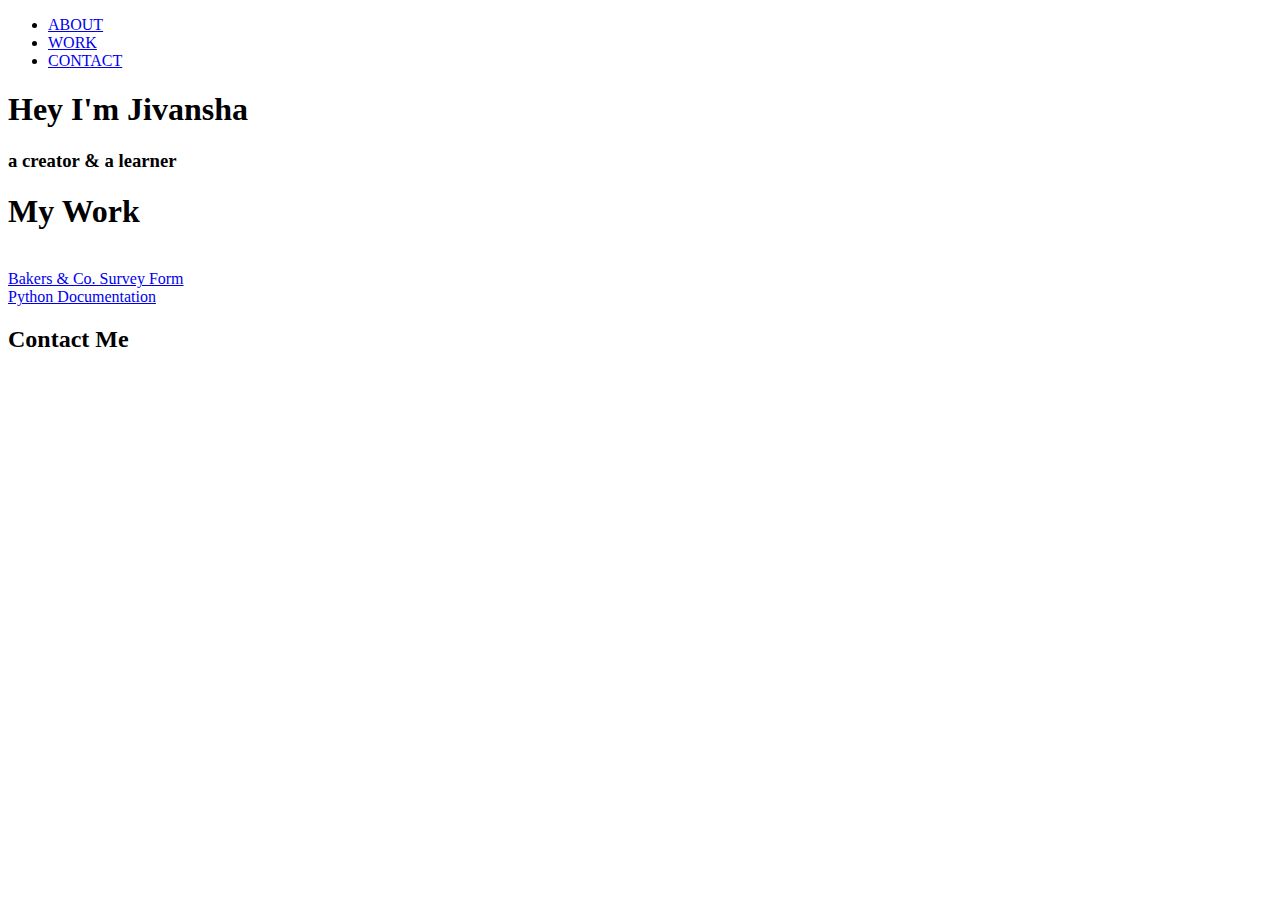
==== Personal_Portfolio/index.html @ c41bc7f8 "Personal Portfolio Project" ====
<!DOCTYPE html>
<html lang="en">
<head>
    <meta charset="UTF-8">
    <meta name="viewport" content="width=device-width, initial-scale=1.0">
    <meta http-equiv="X-UA-Compatible" content="ie=edge">
    <title>Jivansha Gupta | Portfolio</title>
    <meta name="author" content="Jivansha">
    <link rel="stylesheet" type="text/css" href="style.css">
</head>
<body>
    <header id="navbar">
            <nav>
                <ul>
                    <li> <a href="#welcome-section">ABOUT</a> </li>
                    <li> <a href="#projects">WORK</a> </li>
                    <li> <a href="#contact">CONTACT</a> </li>
                </ul>
            </nav>
    </header>

    <section id="welcome-section">
        <h1>Hey I'm Jivansha</h1>
        <h3>a creator & a learner</h3>
    </section>

    <section id="projects">
        <h1>My Work</h1>
        <section class="project-tile">
            <a href="https://codepen.io/Jivansha_78/pen/BgYdGa"><img src=""></a>
        </section>
        <section class="project-tile">
            <a href="https://codepen.io/Jivansha_78/pen/mZpNzZ">Bakers & Co. Survey Form</a>
        </section>
        <section class="project-tile">
            <a href="https://codepen.io/Jivansha_78/pen/GbGpOq">Python Documentation</a>
        </section>
    </section>
    
    <section id="contact">
        <h2>Contact Me</h2>
        <a id="profile-link" href="https://www.freecodecamp.org/jivansha87"></a>
        <a id="github-link" href="https://github.com/"></a>
        <a id="gmail-link" href="www.google.com/gmail/"></a>
    </section>
</body>
</html>
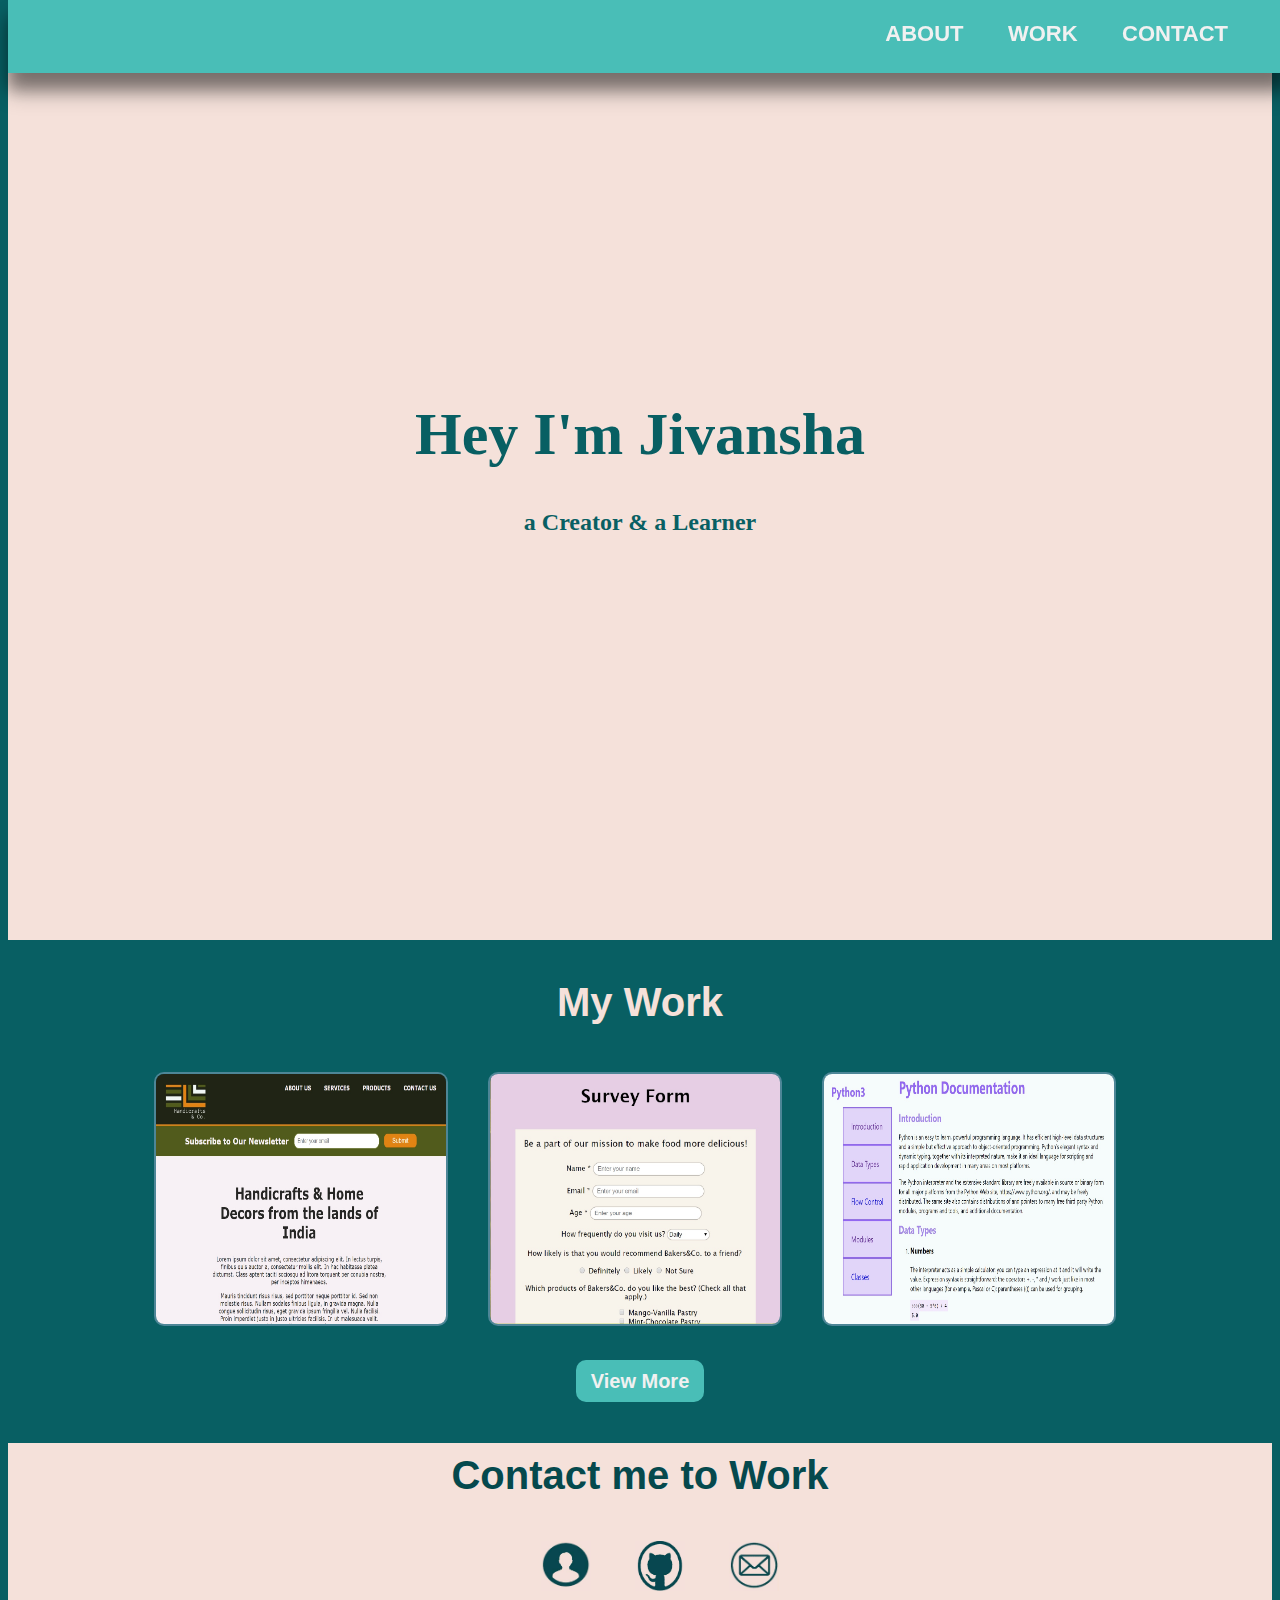
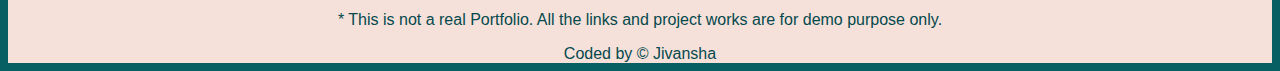
==== commit 18af54d9: "Personal Portfolio Project" ====
--- a/Personal_Portfolio/index.html
+++ b/Personal_Portfolio/index.html
@@ -2,46 +2,53 @@
 <html lang="en">
 <head>
     <meta charset="UTF-8">
-    <meta name="viewport" content="width=device-width, initial-scale=1.0">
-    <meta http-equiv="X-UA-Compatible" content="ie=edge">
+    <meta name="viewport" content="width=device-width">
     <title>Jivansha Gupta | Portfolio</title>
     <meta name="author" content="Jivansha">
     <link rel="stylesheet" type="text/css" href="style.css">
 </head>
 <body>
+    <section id="welcome-section">
     <header id="navbar">
-            <nav>
-                <ul>
-                    <li> <a href="#welcome-section">ABOUT</a> </li>
-                    <li> <a href="#projects">WORK</a> </li>
-                    <li> <a href="#contact">CONTACT</a> </li>
-                </ul>
-            </nav>
+        <nav id="navbar_sub">
+            <ul>
+                <li> <a href="#welcome-section">ABOUT</a> </li>
+                <li> <a href="#projects">WORK</a> </li>
+                <li> <a href="#contact">CONTACT</a> </li>
+            </ul>
+        </nav>
     </header>
-
-    <section id="welcome-section">
         <h1>Hey I'm Jivansha</h1>
-        <h3>a creator & a learner</h3>
+        <h2>a Creator & a Learner</h2>
     </section>
 
     <section id="projects">
         <h1>My Work</h1>
+        <div id="work">
         <section class="project-tile">
-            <a href="https://codepen.io/Jivansha_78/pen/BgYdGa"><img src=""></a>
+            <a href="https://codepen.io/Jivansha_78/pen/BgYdGa" target="_blank"><img src="images/product_landing_page.jpg"></a>
         </section>
         <section class="project-tile">
-            <a href="https://codepen.io/Jivansha_78/pen/mZpNzZ">Bakers & Co. Survey Form</a>
+            <a href="https://codepen.io/Jivansha_78/pen/mZpNzZ" target="_blank"><img src="images/survey_form.jpg"></a>
         </section>
         <section class="project-tile">
-            <a href="https://codepen.io/Jivansha_78/pen/GbGpOq">Python Documentation</a>
+            <a href="https://codepen.io/Jivansha_78/pen/GbGpOq" target="_blank"><img src="images/technical_documentation.jpg"></a>
         </section>
+        </div>
+        <a id="more" href="https://codepen.io/Jivansha_78/" target="_blank">View More</a>
     </section>
     
+    <footer>
     <section id="contact">
-        <h2>Contact Me</h2>
-        <a id="profile-link" href="https://www.freecodecamp.org/jivansha87"></a>
-        <a id="github-link" href="https://github.com/"></a>
-        <a id="gmail-link" href="www.google.com/gmail/"></a>
+        <h2>Contact me to Work</h2>
+        <ul>
+        <li><a id="profile-link" href="https://www.freecodecamp.org/jivansha87" target="_blank"><img src="../Personal_Portfolio/images/contact_logo/profile logo.jpg"></a></li>
+        <li><a id="github-link" href="https://github.com/" target="_blank"><img src="../Personal_Portfolio/images/contact_logo/github.jpg"></a></li>
+        <li><a id="gmail-link" href="www.google.com/gmail/" target="_blank"><img src="../Personal_Portfolio/images/contact_logo/email logo.jpg"></a></li>
+        </ul>
     </section>
+        <p>* This is not a real Portfolio. All the links and project works are for demo purpose only.</p>
+        Coded by &copy; Jivansha
+    </footer>
 </body>
 </html>--- a/Personal_Portfolio/style.css
+++ b/Personal_Portfolio/style.css
@@ -0,0 +1,124 @@
+body{
+    background: #085f63;
+    color: #f5e1da;
+    font-family: 'Segoe UI', Tahoma, Geneva, Verdana, sans-serif;
+}
+
+#navbar{
+    background: #49beb7;
+    width: 100%;
+    padding: 15px 0px 10px 0px;
+    box-shadow: 0 20px 20px rgba(0,0,0,0.3), 0 15px 15px rgba(0,0,0,0.3);
+    min-height: 40px;
+    position: fixed;
+    top: 0;
+}
+
+#navbar li{
+    display: inline;
+    padding: 0px 20px 0px 20px;
+}
+
+#navbar_sub{
+    float: right;
+    padding-right: 40px;
+    margin-top: -10px;  
+}
+
+#navbar_sub a{
+    color: #f1f1f1;
+    font-weight: bold;
+    text-decoration: none;
+    font-size: 22px;
+}
+
+#navbar_sub a:hover{
+    background: #05494d;
+    padding: 15px;
+}
+
+#welcome-section{
+    background: #f5e1da;
+    color: #085f63;
+    width: 100%;
+    height: 100vh;
+    text-align: center;
+}
+
+#welcome-section h1{
+    padding-top: 40vh;
+    font-family: Verdana;
+    font-size: 60px;
+}
+
+#welcome-section h2{
+    font-family: Tahoma;
+    margin-bottom: 10vh;
+}
+
+#projects{
+    text-align: center;
+}
+
+#projects h1{
+    margin-top: 40px;
+    font-size: 40px;
+}
+
+#work{
+    display: flex;
+    margin-left: 10%;
+    margin-right: 10%;
+}
+
+@media(max-width: 1000px){
+    #work{
+        flex-direction: column;
+    }
+}
+
+.project-tile{
+    padding: 20px;
+    margin-bottom: 20px;
+}
+
+.project-tile img{
+    width: 290px;
+    height: 250px;
+    border: 2px solid #4d8697;
+    border-radius: 10px;
+}
+
+#more{
+    text-decoration: none;
+    font-size: 20px;
+    background: #49beb7;
+    padding: 10px 15px 10px 15px;
+    border-radius: 10px;
+    border: none;
+    font-weight: bold;
+    color: #f1f1f1;
+}
+
+footer{
+    margin-top: 50px;
+    background: #f5e1da;
+    color: #05494d;
+    text-align: center;
+}
+
+#contact h2{
+    font-size: 40px;
+    padding: 10px;
+}
+
+
+#contact li{
+    display: inline;
+    padding: 0px 20px 0px 20px;
+}
+
+#contact img{
+    height: 50px;
+    width: 50px;
+}